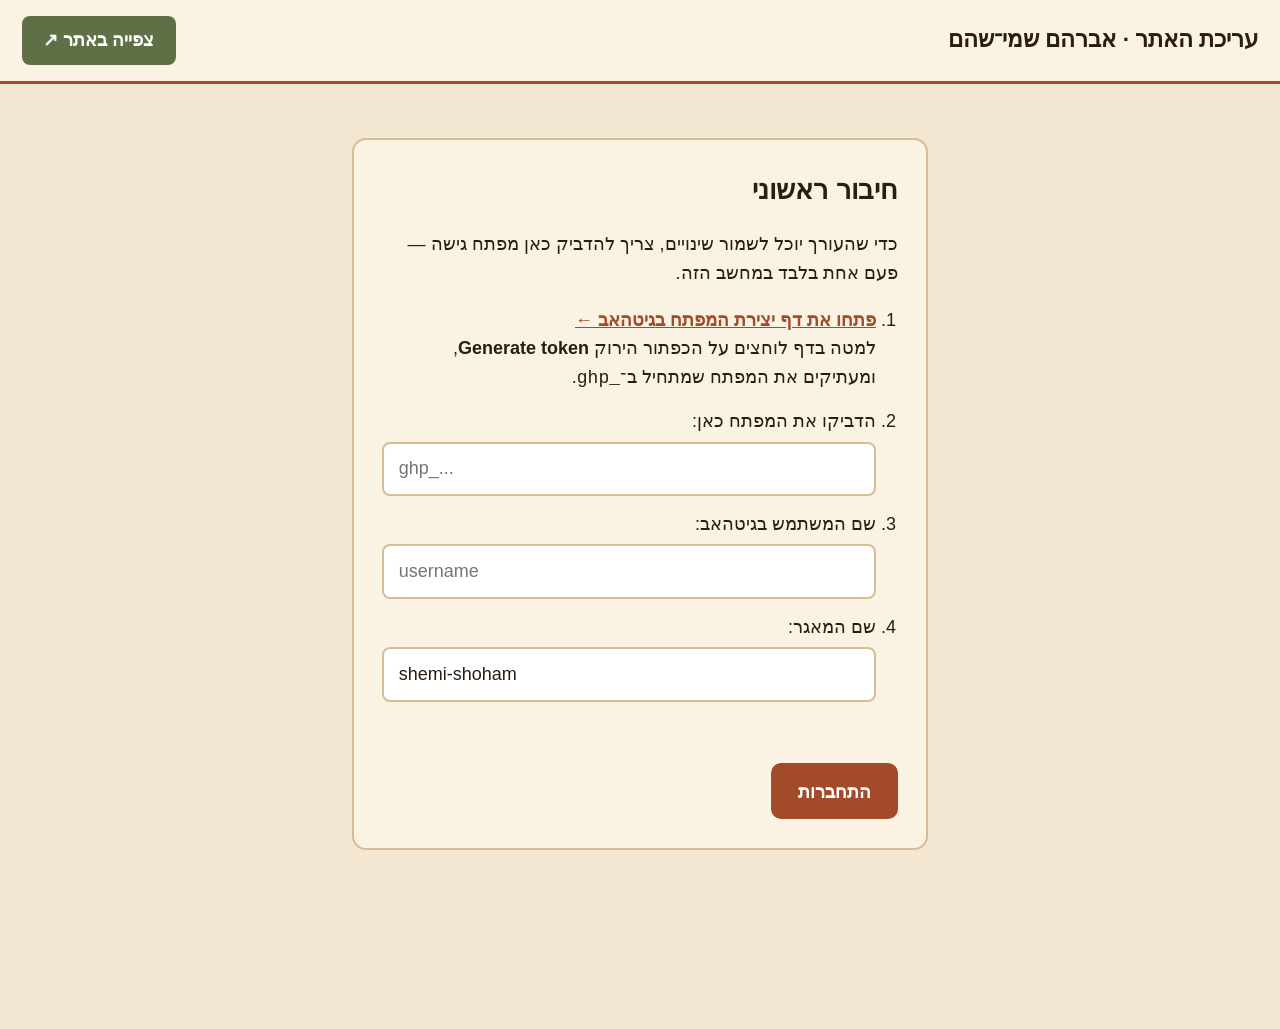
==== editor/index.html @ 15e05c44 "אתר אברהם שמי־שהם: גלריה, אודות ועורך תוכן - אתר סטטי RTL בפלטת חמרה: בית, גלריה (86 עבודות בחמש סדר" ====
<!doctype html>
<html lang="he" dir="rtl">
<head>
<meta charset="utf-8">
<meta name="viewport" content="width=device-width, initial-scale=1">
<title>עריכת האתר — אברהם שמי־שהם</title>
<meta name="robots" content="noindex, nofollow">
<style>
/* עורך מותאם לאדם מבוגר: אותיות גדולות, כפתורים גדולים, שפה פשוטה.
   גרסת GitHub Pages — שומר ישירות לריפו דרך GitHub API, ללא שרת. */
:root {
  --bg: #f3e7d2; --surface: #faf2e3; --ink: #2b1d11; --soft: #53402b;
  --muted: #87684a; --line: #d6bd97; --clay: #a34a2a; --clay-deep: #7c3418;
  --ok: #5f7047; --danger: #8e2f28;
}
* { box-sizing: border-box; }
html { font-size: 18px; }
body {
  margin: 0; background: var(--bg); color: var(--ink);
  font-family: -apple-system, 'Segoe UI', 'Helvetica Neue', Arial, sans-serif;
  line-height: 1.6; padding-bottom: 7rem;
}
button { font: inherit; cursor: pointer; }
input, textarea { font: inherit; color: var(--ink); }

.top {
  position: sticky; top: 0; z-index: 20;
  display: flex; align-items: center; gap: 1rem; flex-wrap: wrap;
  padding: .9rem 1.2rem; background: var(--surface);
  border-bottom: 3px solid var(--clay);
}
.top h1 { font-size: 1.25rem; margin: 0; font-weight: 700; }
.top .spacer { flex: 1; }
.top a {
  color: #fff; background: var(--ok); text-decoration: none; font-weight: 700;
  padding: .55rem 1.2rem; border-radius: 8px;
}

.tabs { display: flex; gap: .6rem; padding: 1.1rem 1.2rem 0; flex-wrap: wrap; }
.tab {
  padding: .8rem 1.6rem; border: 2px solid var(--line); background: var(--surface);
  font-size: 1.06rem; font-weight: 700; color: var(--soft); border-radius: 10px;
}
.tab[aria-selected="true"] { background: var(--clay); border-color: var(--clay); color: #fff; }

.panel { display: none; padding: 1.2rem; max-width: 1100px; margin-inline: auto; }
.panel.on { display: block; }
.hint { font-size: .95rem; color: var(--muted); margin: .3rem 0 1.2rem; }

/* ---- מסך התחברות ---- */
#setup { display: none; max-width: 620px; margin: 3rem auto; padding: 0 1.2rem; }
#setup.on { display: block; }
#setup .card {
  background: var(--surface); border: 2px solid var(--line); border-radius: 14px;
  padding: 1.6rem;
}
#setup h2 { margin: 0 0 .6rem; }
#setup ol { padding-inline-start: 1.2rem; }
#setup li { margin-bottom: .8rem; }
#setup input {
  width: 100%; padding: .6rem .8rem; border: 2px solid var(--line);
  border-radius: 8px; background: #fff; margin-top: .3rem;
}
#setup .err { color: var(--danger); font-weight: 700; min-height: 1.4em; }
#setup a { color: var(--clay); font-weight: 700; }

/* ---- כרטיס גלריה ---- */
.gal {
  background: var(--surface); border: 2px solid var(--line); border-radius: 12px;
  padding: 1.1rem 1.2rem; margin-bottom: 1.6rem;
}
.gal__head { display: flex; gap: .8rem; align-items: center; flex-wrap: wrap; margin-bottom: .6rem; }
.gal__head input {
  flex: 1; min-width: 220px; font-size: 1.25rem; font-weight: 700;
  padding: .55rem .8rem; border: 2px solid var(--line); border-radius: 8px; background: #fff;
}
.gal details { margin: .4rem 0 1rem; }
.gal summary { cursor: pointer; color: var(--muted); font-size: .95rem; }
.gal .sub { display: grid; gap: .6rem; padding-top: .7rem; max-width: 640px; }
.gal .sub label { font-size: .92rem; color: var(--soft); font-weight: 600; }
.gal .sub input, .gal .sub textarea {
  width: 100%; padding: .5rem .7rem; border: 2px solid var(--line); border-radius: 8px; background: #fff;
}

.btn {
  border: 0; border-radius: 10px; padding: .75rem 1.5rem;
  font-size: 1.02rem; font-weight: 700; color: #fff; background: var(--clay);
}
.btn:hover { background: var(--clay-deep); }
.btn--ghost { background: transparent; color: var(--danger); border: 2px solid currentColor; }
.btn--ghost:hover { background: var(--danger); color: #fff; }
.btn--add {
  display: block; width: 100%; padding: 1rem; margin-bottom: 1.6rem;
  background: transparent; color: var(--clay); border: 3px dashed var(--clay);
  border-radius: 12px; font-size: 1.15rem; font-weight: 700;
}
.btn--add:hover { background: var(--clay); color: #fff; }

/* ---- רשת תמונות ---- */
.pics { display: grid; grid-template-columns: repeat(auto-fill, minmax(150px, 1fr)); gap: 1rem; }
.pic { border: 2px solid var(--line); border-radius: 10px; background: #fff; padding: .5rem; position: relative; }
.pic.is-cover { border-color: var(--ok); border-width: 3px; }
.pic__badge {
  position: absolute; top: .4rem; inset-inline-start: .4rem; z-index: 2;
  background: var(--ok); color: #fff; font-size: .72rem; font-weight: 700;
  padding: .15rem .5rem; border-radius: 6px;
}
.pic img { width: 100%; aspect-ratio: 1; object-fit: cover; border-radius: 6px; display: block; background: var(--bg); }
.pic input {
  width: 100%; margin-top: .45rem; padding: .4rem .5rem;
  border: 2px solid var(--line); border-radius: 6px; font-size: .95rem;
}
.pic__acts { display: flex; gap: .4rem; margin-top: .45rem; }
.pic__acts button {
  flex: 1; padding: .38rem .2rem; font-size: .82rem; font-weight: 700;
  border-radius: 6px; border: 2px solid var(--line); background: transparent; color: var(--soft);
}
.pic__acts .mkcover:hover { border-color: var(--ok); color: var(--ok); }
.pic__acts .rm { color: var(--danger); }
.pic__acts .rm:hover { background: var(--danger); border-color: var(--danger); color: #fff; }
.gal__empty { color: var(--muted); padding: 1rem 0; }

/* ---- טקסטים ---- */
fieldset {
  border: 2px solid var(--line); background: var(--surface); border-radius: 12px;
  margin: 0 0 1.3rem; padding: 1rem 1.2rem;
}
legend { font-weight: 700; color: var(--clay); padding: 0 .6rem; font-size: 1.05rem; }
.row { margin-bottom: .9rem; }
.row label { display: block; font-weight: 600; color: var(--soft); margin-bottom: .25rem; }
.row input, .row textarea {
  width: 100%; padding: .55rem .8rem; border: 2px solid var(--line);
  border-radius: 8px; background: #fff;
}
.row textarea { min-height: 4.6em; resize: vertical; }
.stat-row { display: grid; grid-template-columns: 130px 1fr; gap: .6rem; margin-bottom: .6rem; }
.stat-row input { padding: .5rem .7rem; border: 2px solid var(--line); border-radius: 8px; }

/* ---- תערוכות ---- */
.arr-row { display: grid; grid-template-columns: 100px 1fr 48px; gap: .6rem; margin-bottom: .6rem; align-items: center; }
.arr-row.award { grid-template-columns: 1fr 48px; }
.arr-row input { padding: .55rem .7rem; border: 2px solid var(--line); border-radius: 8px; background: #fff; }
.del {
  width: 44px; height: 44px; border-radius: 8px; font-size: 1.3rem; font-weight: 700;
  border: 2px solid var(--line); background: transparent; color: var(--danger);
}
.del:hover { background: var(--danger); border-color: var(--danger); color: #fff; }
.add-row {
  border: 2px dashed var(--clay); background: transparent; color: var(--clay);
  padding: .55rem 1.2rem; border-radius: 8px; font-weight: 700;
}
.add-row:hover { background: var(--clay); color: #fff; }

/* ---- פס שמירה תחתון ---- */
.savebar {
  position: fixed; bottom: 0; inset-inline: 0; z-index: 30;
  display: flex; align-items: center; gap: 1rem;
  padding: .9rem 1.2rem; background: var(--surface);
  border-top: 3px solid var(--clay); box-shadow: 0 -6px 24px rgba(43,29,17,.12);
}
#save {
  font-size: 1.2rem; padding: .85rem 2.4rem; border-radius: 12px;
  background: var(--clay); color: #fff; border: 0; font-weight: 700;
}
#save:hover { background: var(--clay-deep); }
#save.dirty { background: var(--ok); animation: pulse 1.6s ease-in-out infinite; }
@keyframes pulse { 50% { transform: scale(1.04); } }
#savemsg { color: var(--muted); font-size: .95rem; }

/* ---- הודעות ומסך העלאה ---- */
#toast {
  position: fixed; bottom: 6.4rem; inset-inline-start: 50%; transform: translateX(50%);
  z-index: 60; padding: .9rem 1.6rem; background: var(--ok); color: #fff;
  font-size: 1.05rem; font-weight: 700; border-radius: 10px;
  opacity: 0; transition: opacity .3s; pointer-events: none; max-width: 90vw;
}
#toast.err { background: var(--danger); }
#toast.show { opacity: 1; }
#busy {
  position: fixed; inset: 0; z-index: 50; display: none;
  background: rgba(43, 29, 17, .55); color: #fff;
  align-items: center; justify-content: center; flex-direction: column; gap: 1rem;
  font-size: 1.3rem; font-weight: 700; text-align: center; padding: 2rem;
}
#busy.on { display: flex; }
#busy .spin {
  width: 46px; height: 46px; border-radius: 50%;
  border: 5px solid rgba(255,255,255,.3); border-top-color: #fff;
  animation: rot 1s linear infinite;
}
@keyframes rot { to { transform: rotate(360deg); } }
</style>
</head>
<body>

<header class="top">
  <h1>עריכת האתר · אברהם שמי־שהם</h1>
  <span class="spacer"></span>
  <a href="../" target="_blank" rel="noopener">צפייה באתר ↗</a>
</header>

<!-- מסך התחברות חד־פעמי -->
<div id="setup">
  <div class="card">
    <h2>חיבור ראשוני</h2>
    <p>כדי שהעורך יוכל לשמור שינויים, צריך להדביק כאן מפתח גישה — פעם אחת בלבד במחשב הזה.</p>
    <ol>
      <li><a id="tokenlink" href="https://github.com/settings/tokens/new?scopes=repo&description=shemi-editor" target="_blank" rel="noopener">פתחו את דף יצירת המפתח בגיטהאב ←</a><br>
        למטה בדף לוחצים על הכפתור הירוק <b>Generate token</b>, ומעתיקים את המפתח שמתחיל ב־<code dir="ltr">ghp_</code>.</li>
      <li>
        <label>הדביקו את המפתח כאן:
          <input type="password" id="cfg-token" dir="ltr" autocomplete="off" placeholder="ghp_...">
        </label>
      </li>
      <li>
        <label>שם המשתמש בגיטהאב:
          <input type="text" id="cfg-owner" dir="ltr" autocomplete="off" placeholder="username">
        </label>
      </li>
      <li>
        <label>שם המאגר:
          <input type="text" id="cfg-repo" dir="ltr" autocomplete="off" value="shemi-shoham">
        </label>
      </li>
    </ol>
    <p class="err" id="setup-err"></p>
    <button class="btn" id="connect" type="button">התחברות</button>
  </div>
</div>

<div id="app" hidden>
<nav class="tabs" role="tablist">
  <button class="tab" data-panel="p-gal"   aria-selected="true"  type="button">גלריות ותמונות</button>
  <button class="tab" data-panel="p-texts" aria-selected="false" type="button">טקסטים</button>
  <button class="tab" data-panel="p-ex"    aria-selected="false" type="button">תערוכות ופרסים</button>
</nav>

<section class="panel on" id="p-gal">
  <p class="hint">הוספה ומחיקה של תמונות וגלריות נשמרות מיד. שם הגלריה והכותרות שמתחת לתמונות נשמרים בכפתור ״שמירת השינויים״ שלמטה. שינוי מופיע באתר תוך דקה־שתיים.</p>
  <button class="btn--add" id="add-gal" type="button">＋ גלריה חדשה</button>
  <div id="gals"></div>
</section>

<section class="panel" id="p-texts">
  <p class="hint">כאן עורכים את כל המשפטים שמופיעים באתר. אחרי עריכה — לוחצים ״שמירת השינויים״ למטה.</p>
  <fieldset>
    <legend>המספרים בעמוד הבית</legend>
    <div id="stats"></div>
  </fieldset>
  <div id="texts"></div>
</section>

<section class="panel" id="p-ex">
  <p class="hint">אפשר להוסיף שורה, לתקן שורה או למחוק עם כפתור ה־×. בסיום — ״שמירת השינויים״ למטה.</p>
  <fieldset>
    <legend>פרסים</legend>
    <div id="awards"></div>
    <button class="add-row" data-add="awards" type="button">＋ הוספת פרס</button>
  </fieldset>
  <fieldset>
    <legend>תערוכות יחיד</legend>
    <div id="exSolo"></div>
    <button class="add-row" data-add="exSolo" type="button">＋ הוספת תערוכה</button>
  </fieldset>
  <fieldset>
    <legend>תערוכות קבוצתיות</legend>
    <div id="exGroup"></div>
    <button class="add-row" data-add="exGroup" type="button">＋ הוספת תערוכה</button>
  </fieldset>
</section>

<div class="savebar">
  <button id="save" type="button">שמירת השינויים</button>
  <span id="savemsg"></span>
</div>
</div>

<div id="toast" role="status"></div>
<div id="busy"><div class="spin"></div><div id="busytext"></div></div>
<input type="file" id="filepick" accept="image/jpeg,image/png,image/webp" multiple hidden>

<script>
'use strict';

/* ---------- הגדרות חיבור ---------- */
var CFG = null;
try { CFG = JSON.parse(localStorage.getItem('shemi-gh') || 'null'); } catch (e) {}

var STATE = null;
var dirty = false;
var uploadTarget = null;

var TEXT_GROUPS = [
  ['מותג (כותרת עליונה)', [
    ['brandName', 'שם האמן'], ['brandRole', 'שורת תפקיד']]],
  ['עמוד הבית — פתיח', [
    ['heroKicker', 'שורת פתיח קטנה'], ['heroFirst', 'שם פרטי'], ['heroLast', 'שם משפחה'],
    ['heroLede', 'פסקת פתיח', 'ta'], ['heroBtn1', 'כפתור ראשי'], ['heroBtn2', 'כפתור משני']]],
  ['עמוד הבית — הסדרות', [
    ['seriesKicker', 'כותרת קטנה'], ['seriesTitle', 'כותרת'], ['seriesSub', 'משפט הסבר', 'ta']]],
  ['עמוד הבית — עבודות נבחרות', [
    ['featKicker', 'כותרת קטנה'], ['featTitle', 'כותרת'], ['featSub', 'משפט הסבר']]],
  ['עמוד הבית — סיפור הכתר', [
    ['codexKicker', 'כותרת קטנה'], ['codexTitle', 'כותרת'], ['codexLede', 'פסקה', 'ta'],
    ['codexQuote', 'ציטוט', 'ta'], ['codexBtn', 'כפתור']]],
  ['עמוד הבית — קצת עליי', [
    ['teaserKicker', 'כותרת קטנה'], ['teaserTitle', 'כותרת'], ['teaserLede', 'פסקה ראשונה', 'ta'],
    ['teaserPara', 'פסקה שנייה', 'ta'], ['teaserBtn', 'כפתור']]],
  ['עמוד הגלריה', [
    ['galKicker', 'כותרת קטנה'], ['galTitle', 'כותרת'], ['galSub', 'משפט הסבר', 'ta']]],
  ['עמוד אודות — כותרת', [
    ['aboutKicker', 'כותרת קטנה'], ['aboutTitle', 'כותרת'], ['aboutSub', 'משפט משנה', 'ta']]],
  ['עמוד אודות — ביוגרפיה', [
    ['bio1', 'פסקה 1', 'ta'], ['bio2', 'פסקה 2', 'ta'], ['bio3', 'פסקה 3', 'ta']]],
  ['עמוד אודות — הכתר', [
    ['acodexKicker', 'כותרת קטנה'], ['acodexTitle', 'כותרת'], ['acodexLede', 'פסקה', 'ta'],
    ['acodexQuote', 'ציטוט', 'ta'], ['acodexBtn', 'כפתור']]],
  ['עמוד אודות — כותרות מדורים', [
    ['awardsKicker', 'פרסים — כותרת קטנה'], ['awardsTitle', 'פרסים — כותרת'],
    ['exKicker', 'תערוכות — כותרת קטנה'], ['exTitle', 'תערוכות — כותרת'],
    ['exSoloTitle', 'כותרת עמודת יחיד'], ['exGroupTitle', 'כותרת עמודת קבוצתיות'],
    ['exNote', 'הערת סיום', 'ta']]],
  ['יצירת קשר', [
    ['contactKicker', 'כותרת קטנה'], ['contactTitle', 'כותרת'], ['contactSub', 'משפט הסבר', 'ta'],
    ['contactPhone', 'טלפון'], ['contactArea', 'אזור'], ['contactFields', 'תחומים']]],
  ['תחתית האתר', [
    ['footKicker', 'כותרת קטנה'], ['footTitle', 'כותרת'],
    ['footCopy', 'שורת זכויות'], ['footCredit', 'שורת קרדיט']]]
];

function $(s, r) { return (r || document).querySelector(s); }
function $$(s, r) { return Array.prototype.slice.call((r || document).querySelectorAll(s)); }
function esc(s) {
  return String(s == null ? '' : s).replace(/[&<>"']/g, function (c) {
    return { '&': '&amp;', '<': '&lt;', '>': '&gt;', '"': '&quot;', "'": '&#39;' }[c];
  });
}

/* ---------- קידוד ---------- */

function b64encBytes(bytes) {
  var s = '';
  for (var i = 0; i < bytes.length; i += 0x8000) {
    s += String.fromCharCode.apply(null, bytes.subarray(i, i + 0x8000));
  }
  return btoa(s);
}
function b64encText(str) { return b64encBytes(new TextEncoder().encode(str)); }
function b64decText(b64) {
  var bin = atob(b64.replace(/\n/g, ''));
  var bytes = new Uint8Array(bin.length);
  for (var i = 0; i < bin.length; i++) bytes[i] = bin.charCodeAt(i);
  return new TextDecoder().decode(bytes);
}

/* ---------- GitHub API ---------- */

function gh(path, opts) {
  opts = opts || {};
  return fetch('https://api.github.com' + path, {
    method: opts.method || 'GET',
    headers: {
      'Authorization': 'Bearer ' + CFG.token,
      'Accept': 'application/vnd.github+json',
      'X-GitHub-Api-Version': '2022-11-28',
      'Content-Type': 'application/json'
    },
    body: opts.body ? JSON.stringify(opts.body) : undefined
  }).then(function (r) {
    if (r.status === 401 || r.status === 403) {
      throw new Error('אין הרשאה — ייתכן שהמפתח פג. רעננו את הדף והתחברו שוב.');
    }
    if (!r.ok) return r.json().catch(function () { return {}; }).then(function (d) {
      throw new Error(d.message || ('שגיאת שרת ' + r.status));
    });
    return r.status === 204 ? {} : r.json();
  });
}

function repoPath() { return '/repos/' + CFG.owner + '/' + CFG.repo; }

/* קומיט אחד עם כמה קבצים (Git Data API).
   changes: [{path, b64}] להוספה/עדכון, [{path, del:true}] למחיקה */
function commitFiles(changes, message) {
  var refSha, baseTree;
  return gh(repoPath() + '/git/ref/heads/' + CFG.branch).then(function (ref) {
    refSha = ref.object.sha;
    return gh(repoPath() + '/git/commits/' + refSha);
  }).then(function (commit) {
    baseTree = commit.tree.sha;
    /* בלובים לקבצים חדשים */
    return Promise.all(changes.map(function (c) {
      if (c.del) return Promise.resolve({ path: c.path, mode: '100644', type: 'blob', sha: null });
      return gh(repoPath() + '/git/blobs', { method: 'POST', body: { content: c.b64, encoding: 'base64' } })
        .then(function (b) { return { path: c.path, mode: '100644', type: 'blob', sha: b.sha }; });
    }));
  }).then(function (tree) {
    return gh(repoPath() + '/git/trees', { method: 'POST', body: { base_tree: baseTree, tree: tree } });
  }).then(function (newTree) {
    return gh(repoPath() + '/git/commits', {
      method: 'POST',
      body: { message: message, tree: newTree.sha, parents: [refSha] }
    });
  }).then(function (newCommit) {
    return gh(repoPath() + '/git/refs/heads/' + CFG.branch, {
      method: 'PATCH', body: { sha: newCommit.sha }
    });
  });
}

function contentToJs(c) {
  return '/* תוכן האתר — נערך דרך עורך התוכן.\n'
    + '   אל תשנו את שורות הסימון JSON-START / JSON-END. */\n'
    + 'window.CONTENT = /*JSON-START*/' + JSON.stringify(c, null, 1) + '/*JSON-END*/;\n'
    + 'var SERIES = window.CONTENT.series;\n'
    + 'var WORKS = window.CONTENT.works;\n';
}

function commitContent(content, message, extraChanges) {
  var changes = (extraChanges || []).concat([{ path: 'content.js', b64: b64encText(contentToJs(content)) }]);
  return commitFiles(changes, message).then(function () { STATE = content; });
}

function loadContent() {
  return gh(repoPath() + '/contents/content.js?ref=' + CFG.branch + '&t=' + Date.now())
    .then(function (d) {
      var raw = b64decText(d.content);
      var m = raw.match(/\/\*JSON-START\*\/([\s\S]*)\/\*JSON-END\*\//);
      if (!m) throw new Error('קובץ התוכן פגום');
      STATE = JSON.parse(m[1]);
    });
}

/* ---------- הקטנת תמונה בדפדפן ---------- */

function resizeImage(file) {
  return createImageBitmap(file).then(function (bmp) {
    var MAX = 1600;
    var scale = Math.min(1, MAX / Math.max(bmp.width, bmp.height));
    var w = Math.round(bmp.width * scale), h = Math.round(bmp.height * scale);
    var canvas = document.createElement('canvas');
    canvas.width = w; canvas.height = h;
    canvas.getContext('2d').drawImage(bmp, 0, 0, w, h);
    return new Promise(function (resolve, reject) {
      canvas.toBlob(function (blob) {
        if (!blob) return reject(new Error('כשל בעיבוד'));
        blob.arrayBuffer().then(function (buf) {
          resolve({ b64: b64encBytes(new Uint8Array(buf)), w: w, h: h });
        });
      }, 'image/jpeg', 0.85);
    });
  });
}

function slugName(filename, sid) {
  var base = filename.replace(/\.[^.]*$/, '').toLowerCase()
    .replace(/[^a-z0-9_-]+/g, '-').replace(/^-+|-+$/g, '');
  if (!base) base = 'tmuna-' + Date.now().toString(36);
  var name = base + '.jpg';
  var taken = {};
  STATE.works.forEach(function (w) { if (w.s === sid) taken[w.f] = 1; });
  for (var i = 2; taken[name]; i++) name = base + '-' + i + '.jpg';
  return name;
}

/* ---------- רינדור ---------- */

function render() { renderGals(); renderTexts(); renderEx(); }

function renderGals() {
  $('#gals').innerHTML = STATE.series.map(function (s) {
    var works = STATE.works.filter(function (w) { return w.s === s.id; });
    var pics = works.map(function (w) {
      var isCover = s.cover === s.id + '/' + w.f;
      return '<div class="pic' + (isCover ? ' is-cover' : '') + '" data-s="' + esc(w.s) + '" data-f="' + esc(w.f) + '">'
        + (isCover ? '<span class="pic__badge">תמונה ראשית</span>' : '')
        + '<img src="../assets/art/' + encodeURIComponent(w.s) + '/' + encodeURIComponent(w.f) + '" alt="" loading="lazy">'
        + '<input type="text" value="' + esc(w.t) + '" data-wtitle placeholder="כותרת התמונה">'
        + '<div class="pic__acts">'
        + '<button type="button" class="mkcover">ראשית</button>'
        + '<button type="button" class="rm">מחיקה</button>'
        + '</div></div>';
    }).join('');
    return '<div class="gal" data-id="' + esc(s.id) + '">'
      + '<div class="gal__head">'
      + '<input type="text" value="' + esc(s.name) + '" data-gname placeholder="שם הגלריה">'
      + '<button type="button" class="btn upload">＋ הוספת תמונות</button>'
      + '<button type="button" class="btn--ghost btn rmgal">מחיקת הגלריה</button>'
      + '</div>'
      + '<details><summary>הגדרות נוספות (שם קצר ותיאור)</summary><div class="sub">'
      + '<label>שם קצר (לכפתורי הסינון)<input type="text" value="' + esc(s.short) + '" data-gshort></label>'
      + '<label>תיאור קצר (מופיע בעמוד הבית)<textarea data-gblurb>' + esc(s.blurb) + '</textarea></label>'
      + '</div></details>'
      + (pics ? '<div class="pics">' + pics + '</div>'
              : '<p class="gal__empty">אין עדיין תמונות בגלריה — לחצו ״הוספת תמונות״.</p>')
      + '</div>';
  }).join('');
}

function renderTexts() {
  $('#stats').innerHTML = STATE.stats.map(function (s) {
    return '<div class="stat-row" data-stat>'
      + '<input type="text" value="' + esc(s.n) + '" data-f="n" aria-label="מספר">'
      + '<input type="text" value="' + esc(s.l) + '" data-f="l" aria-label="תווית">'
      + '</div>';
  }).join('');
  $('#texts').innerHTML = TEXT_GROUPS.map(function (g) {
    return '<fieldset><legend>' + esc(g[0]) + '</legend>' + g[1].map(function (f) {
      var val = STATE.texts[f[0]] || '';
      var inp = f[2] === 'ta'
        ? '<textarea data-t="' + f[0] + '">' + esc(val) + '</textarea>'
        : '<input type="text" data-t="' + f[0] + '" value="' + esc(val) + '">';
      return '<div class="row"><label>' + esc(f[1]) + '</label>' + inp + '</div>';
    }).join('') + '</fieldset>';
  }).join('');
}

function renderEx() {
  $('#awards').innerHTML = STATE.awards.map(function (a) {
    return '<div class="arr-row award" data-award>'
      + '<input type="text" value="' + esc(a) + '">'
      + '<button type="button" class="del" title="מחיקת השורה">×</button></div>';
  }).join('');
  ['exSolo', 'exGroup'].forEach(function (key) {
    $('#' + key).innerHTML = STATE[key].map(function (e) {
      return '<div class="arr-row" data-ex>'
        + '<input type="text" value="' + esc(e.y) + '" placeholder="שנה" data-f="y">'
        + '<input type="text" value="' + esc(e.t) + '" placeholder="מקום או שם התערוכה" data-f="t">'
        + '<button type="button" class="del" title="מחיקת השורה">×</button></div>';
    }).join('');
  });
}

/* ---------- איסוף מה־DOM ---------- */

function collect() {
  var c = JSON.parse(JSON.stringify(STATE));

  $$('#texts [data-t]').forEach(function (el) { c.texts[el.dataset.t] = el.value; });

  c.stats = $$('#stats [data-stat]').map(function (r) {
    return { n: $('[data-f=n]', r).value, l: $('[data-f=l]', r).value };
  });

  c.awards = $$('#awards [data-award] input').map(function (i) { return i.value.trim(); })
    .filter(function (v) { return v; });

  ['exSolo', 'exGroup'].forEach(function (key) {
    c[key] = $$('#' + key + ' [data-ex]').map(function (r) {
      return { y: $('[data-f=y]', r).value.trim(), t: $('[data-f=t]', r).value.trim() };
    }).filter(function (e) { return e.y || e.t; });
  });

  $$('#gals .gal').forEach(function (g) {
    var s = c.series.find(function (x) { return x.id === g.dataset.id; });
    if (!s) return;
    s.name = $('[data-gname]', g).value;
    s.short = $('[data-gshort]', g).value;
    s.blurb = $('[data-gblurb]', g).value;
    $$('.pic', g).forEach(function (p) {
      var w = c.works.find(function (x) { return x.s === p.dataset.s && x.f === p.dataset.f; });
      if (w) w.t = $('[data-wtitle]', p).value;
    });
  });

  return c;
}

/* ---------- הודעות ---------- */

var toastT;
function toast(msg, isErr) {
  var t = $('#toast');
  t.textContent = msg;
  t.classList.toggle('err', !!isErr);
  t.classList.add('show');
  clearTimeout(toastT);
  toastT = setTimeout(function () { t.classList.remove('show'); }, 3600);
}
function busy(msg) {
  $('#busytext').textContent = msg || '';
  $('#busy').classList.toggle('on', !!msg);
}
function setDirty(v) {
  dirty = v;
  $('#save').classList.toggle('dirty', v);
  $('#savemsg').textContent = v ? 'יש שינויים שלא נשמרו — לחצו על הכפתור'
    : 'שינוי שנשמר מופיע באתר תוך דקה־שתיים.';
}

var SAVED_TOAST = 'נשמר ✓ — יופיע באתר תוך דקה־שתיים';

/* ---------- אתחול ---------- */

function boot() {
  if (!CFG || !CFG.token) {
    $('#setup').classList.add('on');
    return;
  }
  busy('טוען…');
  loadContent().then(function () {
    $('#app').hidden = false;
    render();
    setDirty(false);
  }).catch(function (e) {
    $('#setup').classList.add('on');
    $('#setup-err').textContent = e.message;
  }).finally(function () { busy(''); });
}

$('#connect').addEventListener('click', function () {
  var cfg = {
    token: $('#cfg-token').value.trim(),
    owner: $('#cfg-owner').value.trim(),
    repo: $('#cfg-repo').value.trim(),
    branch: 'main'
  };
  if (!cfg.token || !cfg.owner || !cfg.repo) {
    $('#setup-err').textContent = 'צריך למלא את שלושת השדות.';
    return;
  }
  CFG = cfg;
  busy('בודק חיבור…');
  gh(repoPath()).then(function () {
    try { localStorage.setItem('shemi-gh', JSON.stringify(cfg)); } catch (e) {}
    $('#setup').classList.remove('on');
    boot();
  }).catch(function (e) {
    $('#setup-err').textContent = 'החיבור נכשל: ' + e.message;
  }).finally(function () { busy(''); });
});

/* ---------- אירועים ---------- */

document.addEventListener('input', function (e) {
  if (e.target.closest('#app')) setDirty(true);
});

$$('.tab').forEach(function (tab) {
  tab.addEventListener('click', function () {
    $$('.tab').forEach(function (t) { t.setAttribute('aria-selected', 'false'); });
    $$('.panel').forEach(function (p) { p.classList.remove('on'); });
    tab.setAttribute('aria-selected', 'true');
    $('#' + tab.dataset.panel).classList.add('on');
    try { sessionStorage.setItem('shemi-tab', tab.dataset.panel); } catch (e) {}
  });
});
try {
  var savedTab = sessionStorage.getItem('shemi-tab');
  if (savedTab && $('#' + savedTab)) {
    $$('.tab').forEach(function (t) { if (t.dataset.panel === savedTab) t.click(); });
  }
} catch (e) {}

$('#save').addEventListener('click', function () {
  var btn = this;
  btn.disabled = true;
  busy('שומר…');
  commitContent(collect(), 'עדכון טקסטים').then(function () {
    render();
    setDirty(false);
    toast(SAVED_TOAST);
  }).catch(function (e) { toast('שגיאה בשמירה: ' + e.message, true); })
    .finally(function () { btn.disabled = false; busy(''); });
});

$('#add-gal').addEventListener('click', function () {
  var name = prompt('איך תיקרא הגלריה החדשה?');
  if (!name || !name.trim()) return;
  var c = collect();
  c.series.push({ id: 'g' + Date.now().toString(36), name: name.trim(), short: name.trim(), blurb: '', cover: '' });
  busy('יוצר גלריה…');
  commitContent(c, 'גלריה חדשה: ' + name.trim()).then(function () {
    render(); setDirty(false); toast('הגלריה נוצרה ✓');
  }).catch(function (e) { toast('שגיאה: ' + e.message, true); })
    .finally(function () { busy(''); });
});

document.addEventListener('click', function (e) {
  var galEl = e.target.closest('.gal');

  if (e.target.classList.contains('del')) {
    e.target.closest('.arr-row').remove();
    setDirty(true);
    return;
  }

  if (e.target.dataset && e.target.dataset.add) {
    var key = e.target.dataset.add;
    var div = document.createElement('div');
    if (key === 'awards') {
      div.className = 'arr-row award';
      div.setAttribute('data-award', '');
      div.innerHTML = '<input type="text" value=""><button type="button" class="del">×</button>';
    } else {
      div.className = 'arr-row';
      div.setAttribute('data-ex', '');
      div.innerHTML = '<input type="text" value="" placeholder="שנה" data-f="y">'
        + '<input type="text" value="" placeholder="מקום או שם התערוכה" data-f="t">'
        + '<button type="button" class="del">×</button>';
    }
    $('#' + key).appendChild(div);
    div.querySelector('input').focus();
    setDirty(true);
    return;
  }

  if (!galEl) return;
  var sid = galEl.dataset.id;

  if (e.target.classList.contains('upload')) {
    uploadTarget = sid;
    $('#filepick').click();
    return;
  }

  if (e.target.classList.contains('rmgal')) {
    var s = STATE.series.find(function (x) { return x.id === sid; });
    var works = STATE.works.filter(function (w) { return w.s === sid; });
    if (!confirm('למחוק את הגלריה ״' + s.name + '״ על ' + works.length + ' התמונות שבה?')) return;
    if (!confirm('בטוחים? הגלריה תוסר מהאתר. (הקבצים נשמרים בהיסטוריית הגיבוי)')) return;
    var c = collect();
    c.series = c.series.filter(function (x) { return x.id !== sid; });
    c.works = c.works.filter(function (w) { return w.s !== sid; });
    var deletions = works.map(function (w) {
      return { path: 'assets/art/' + sid + '/' + w.f, del: true };
    });
    busy('מוחק גלריה…');
    commitContent(c, 'מחיקת גלריה: ' + s.name, deletions).then(function () {
      render(); setDirty(false); toast('הגלריה נמחקה');
    }).catch(function (err) { toast('שגיאה: ' + err.message, true); })
      .finally(function () { busy(''); });
    return;
  }

  var picEl = e.target.closest('.pic');
  if (!picEl) return;
  var ps = picEl.dataset.s, pf = picEl.dataset.f;

  if (e.target.classList.contains('rm')) {
    var title = $('[data-wtitle]', picEl).value || pf;
    if (!confirm('למחוק את התמונה ״' + title + '״ מהאתר?')) return;
    var c = collect();
    c.works = c.works.filter(function (w) { return !(w.s === ps && w.f === pf); });
    var series = c.series.find(function (x) { return x.id === ps; });
    if (series && series.cover === ps + '/' + pf) {
      var nextWork = c.works.find(function (w) { return w.s === ps; });
      series.cover = nextWork ? ps + '/' + nextWork.f : '';
    }
    busy('מוחק תמונה…');
    commitContent(c, 'מחיקת תמונה: ' + title, [{ path: 'assets/art/' + ps + '/' + pf, del: true }])
      .then(function () { render(); setDirty(false); toast('התמונה נמחקה'); })
      .catch(function (err) { toast('שגיאה: ' + err.message, true); })
      .finally(function () { busy(''); });
  }

  if (e.target.classList.contains('mkcover')) {
    var c2 = collect();
    var s2 = c2.series.find(function (x) { return x.id === ps; });
    if (!s2) return;
    s2.cover = ps + '/' + pf;
    busy('קובע תמונה ראשית…');
    commitContent(c2, 'תמונה ראשית: ' + s2.name).then(function () {
      render(); setDirty(false); toast('נקבעה תמונה ראשית ✓');
    }).catch(function (err) { toast('שגיאה: ' + err.message, true); })
      .finally(function () { busy(''); });
  }
});

/* העלאת קבצים: מקטינים בדפדפן, שולחים בקומיט אחד */
$('#filepick').addEventListener('change', function () {
  var files = Array.prototype.slice.call(this.files);
  this.value = '';
  if (!files.length || !uploadTarget) return;
  var sid = uploadTarget;
  var c = collect();
  var changes = [];
  var failed = [];
  var idx = 0;

  function step() {
    if (idx >= files.length) {
      if (!changes.length) {
        busy('');
        toast('אף תמונה לא הועלתה: ' + failed.join(', '), true);
        return;
      }
      busy('שומר ' + changes.length + ' תמונות…');
      var series = c.series.find(function (x) { return x.id === sid; });
      if (series && !series.cover) {
        var firstNew = c.works.find(function (w) { return w.s === sid; });
        if (firstNew) series.cover = sid + '/' + firstNew.f;
      }
      commitContent(c, 'העלאת ' + changes.length + ' תמונות', changes).then(function () {
        render(); setDirty(false);
        toast(failed.length
          ? 'הועלו ' + changes.length + ' ✓ — נכשלו: ' + failed.join(', ')
          : 'הועלו ' + changes.length + ' תמונות ✓ — יופיעו באתר תוך דקה־שתיים');
      }).catch(function (e) { toast('שגיאה בשמירה: ' + e.message, true); })
        .finally(function () { busy(''); });
      return;
    }
    var file = files[idx++];
    busy('מעבד תמונה ' + idx + ' מתוך ' + files.length + '…');
    resizeImage(file).then(function (img) {
      /* משתמשים ב־STATE זמני כדי ש־slugName יראה גם קבצים חדשים */
      var prevState = STATE; STATE = c;
      var name = slugName(file.name, sid);
      STATE = prevState;
      changes.push({ path: 'assets/art/' + sid + '/' + name, b64: img.b64 });
      c.works.push({
        s: sid, f: name,
        t: file.name.replace(/\.[^.]*$/, '') || 'ללא כותרת',
        w: img.w, h: img.h
      });
    }).catch(function () { failed.push(file.name); })
      .finally(step);
  }
  step();
});

window.addEventListener('beforeunload', function (e) {
  if (dirty) { e.preventDefault(); e.returnValue = ''; }
});

/* חשוף לבדיקות */
window._test = { resizeImage: resizeImage, b64encText: b64encText, b64decText: b64decText };

boot();
</script>
</body>
</html>
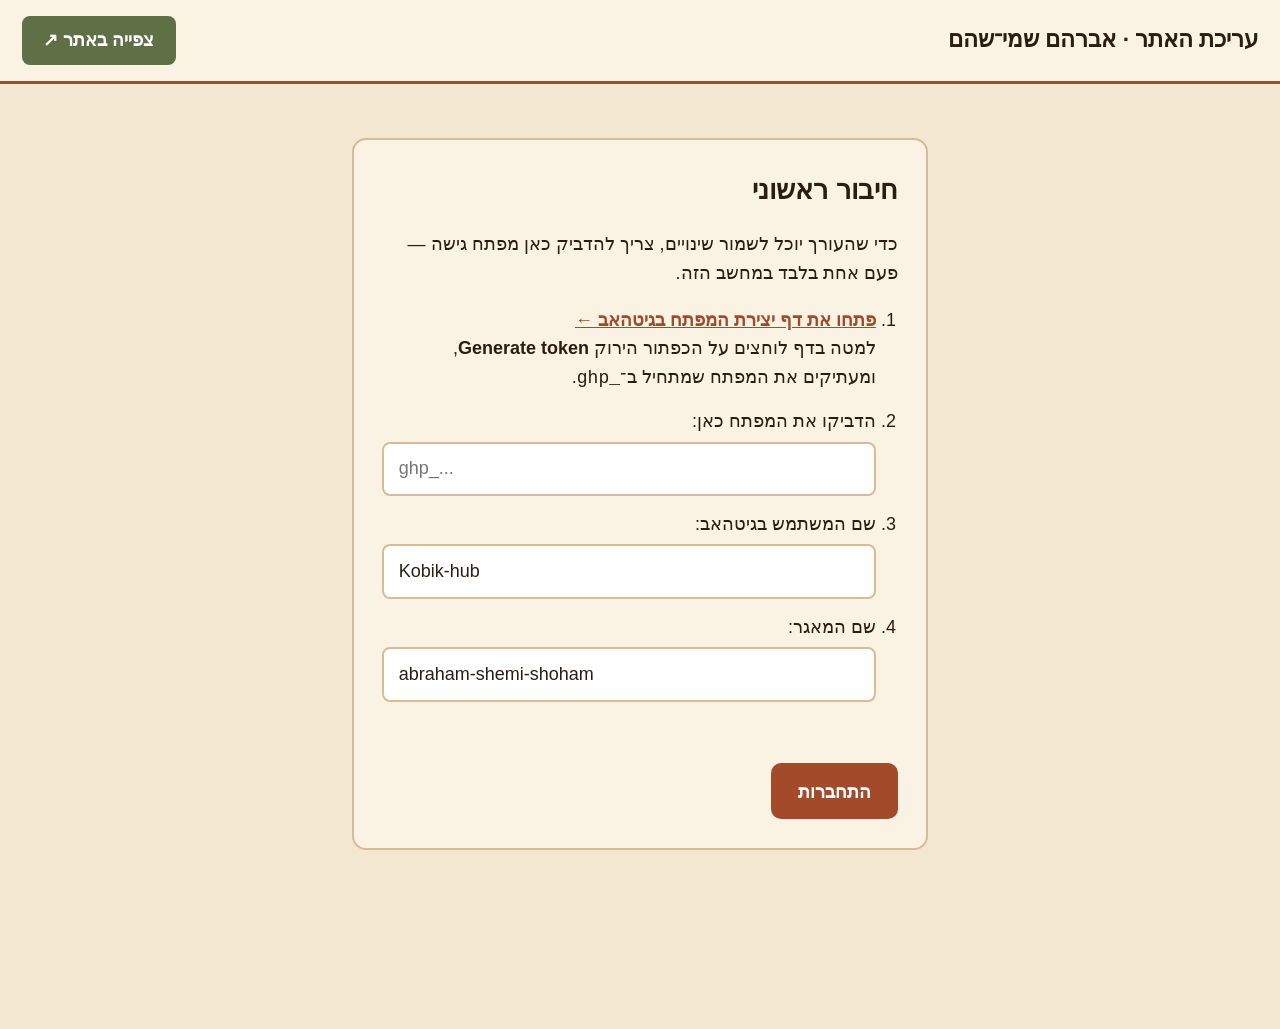
==== commit 9a938d27: "כתובות אמיתיות: Kobik-hub/abraham-shemi-shoham Co-Authored-By: Claude Fable 5 <noreply@anthropic.com" ====
--- a/editor/index.html
+++ b/editor/index.html
@@ -214,12 +214,12 @@
       </li>
       <li>
         <label>שם המשתמש בגיטהאב:
-          <input type="text" id="cfg-owner" dir="ltr" autocomplete="off" placeholder="username">
+          <input type="text" id="cfg-owner" dir="ltr" autocomplete="off" value="Kobik-hub">
         </label>
       </li>
       <li>
         <label>שם המאגר:
-          <input type="text" id="cfg-repo" dir="ltr" autocomplete="off" value="shemi-shoham">
+          <input type="text" id="cfg-repo" dir="ltr" autocomplete="off" value="abraham-shemi-shoham">
         </label>
       </li>
     </ol>
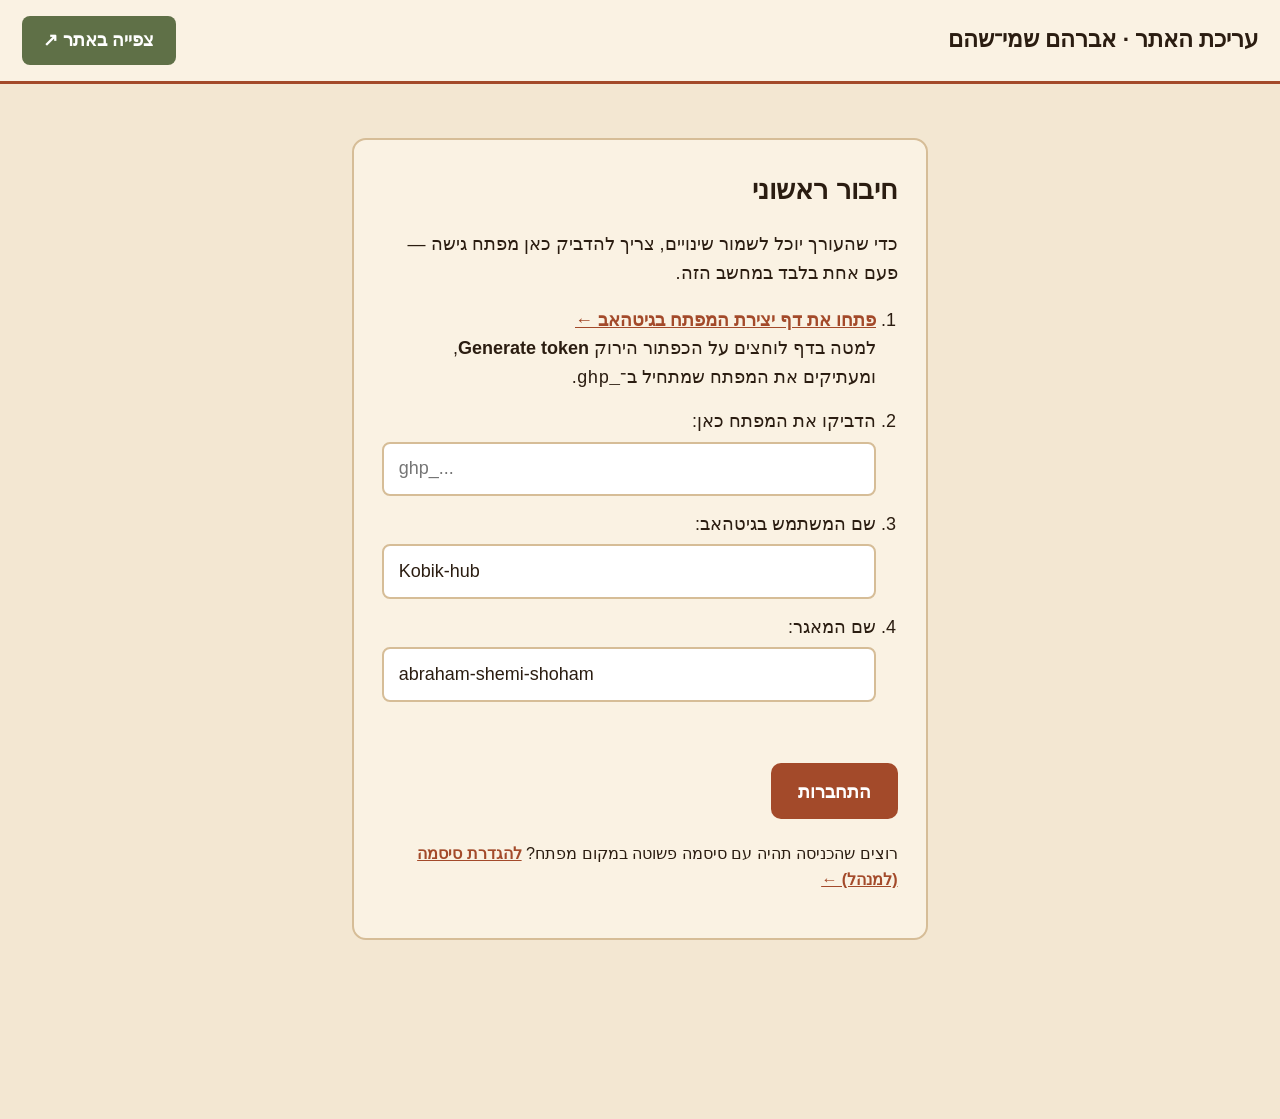
==== commit 231bca80: "כניסה לעורך עם סיסמה + תיקון שמירות רצופות - מסך סיסמה לאמן: המפתח נשמר בריפו מוצפן בסיסמה (PBKDF2-S" ====
--- a/editor/index.html
+++ b/editor/index.html
@@ -64,6 +64,23 @@
 #setup .err { color: var(--danger); font-weight: 700; min-height: 1.4em; }
 #setup a { color: var(--clay); font-weight: 700; }
 
+/* ---- מסך סיסמה (לאמן) ---- */
+#pwscreen { display: none; max-width: 480px; margin: 4rem auto; padding: 0 1.2rem; text-align: center; }
+#pwscreen.on { display: block; }
+#pwscreen .card {
+  background: var(--surface); border: 2px solid var(--line); border-radius: 14px;
+  padding: 2rem 1.6rem;
+}
+#pwscreen h2 { margin: 0 0 1.2rem; font-size: 1.5rem; }
+#pwscreen input {
+  width: 100%; padding: .9rem 1rem; font-size: 1.3rem; text-align: center;
+  border: 2px solid var(--line); border-radius: 10px; background: #fff;
+}
+#pwscreen .btn { width: 100%; margin-top: 1rem; font-size: 1.2rem; padding: .9rem; }
+#pwscreen .err { color: var(--danger); font-weight: 700; min-height: 1.5em; margin-top: .8rem; }
+#pwscreen .adv { margin-top: 1.4rem; font-size: .85rem; }
+#pwscreen .adv a { color: var(--muted); text-decoration: underline; cursor: pointer; }
+
 /* ---- כרטיס גלריה ---- */
 .gal {
   background: var(--surface); border: 2px solid var(--line); border-radius: 12px;
@@ -198,6 +215,20 @@
   <span class="spacer"></span>
   <a href="../" target="_blank" rel="noopener">צפייה באתר ↗</a>
 </header>
+
+<!-- מסך סיסמה — הדרך הרגילה להיכנס -->
+<div id="pwscreen">
+  <div class="card">
+    <h2>כניסה לעריכת האתר</h2>
+    <form id="pw-form">
+      <input type="password" id="pw-input" autocomplete="current-password"
+             placeholder="הקלידו את הסיסמה" aria-label="סיסמה">
+      <button class="btn" id="pw-go" type="submit">כניסה</button>
+    </form>
+    <p class="err" id="pw-err"></p>
+    <p class="adv"><a id="pw-adv">חיבור מתקדם (למנהל)</a></p>
+  </div>
+</div>
 
 <!-- מסך התחברות חד־פעמי -->
 <div id="setup">
@@ -225,6 +256,10 @@
     </ol>
     <p class="err" id="setup-err"></p>
     <button class="btn" id="connect" type="button">התחברות</button>
+    <p style="margin-top:1.2rem;font-size:.9rem">
+      רוצים שהכניסה תהיה עם סיסמה פשוטה במקום מפתח?
+      <a href="seal.html">להגדרת סיסמה (למנהל) ←</a>
+    </p>
   </div>
 </div>
 
@@ -346,11 +381,31 @@
   return btoa(s);
 }
 function b64encText(str) { return b64encBytes(new TextEncoder().encode(str)); }
-function b64decText(b64) {
+function b64decBytes(b64) {
   var bin = atob(b64.replace(/\n/g, ''));
   var bytes = new Uint8Array(bin.length);
   for (var i = 0; i < bin.length; i++) bytes[i] = bin.charCodeAt(i);
-  return new TextDecoder().decode(bytes);
+  return bytes;
+}
+function b64decText(b64) { return new TextDecoder().decode(b64decBytes(b64)); }
+
+/* ---------- הצפנת המפתח בסיסמה (PBKDF2 + AES-GCM) ---------- */
+
+function deriveKey(password, salt, iterations) {
+  return crypto.subtle.importKey('raw', new TextEncoder().encode(password), 'PBKDF2', false, ['deriveKey'])
+    .then(function (km) {
+      return crypto.subtle.deriveKey(
+        { name: 'PBKDF2', salt: salt, iterations: iterations, hash: 'SHA-256' },
+        km, { name: 'AES-GCM', length: 256 }, false, ['encrypt', 'decrypt']);
+    });
+}
+
+/* blob: {v, iter, salt, iv, ct} → הטקסט המקורי; סיסמה שגויה זורקת שגיאה */
+function decryptBlob(blob, password) {
+  var salt = b64decBytes(blob.salt), iv = b64decBytes(blob.iv), ct = b64decBytes(blob.ct);
+  return deriveKey(password, salt, blob.iter || 600000).then(function (key) {
+    return crypto.subtle.decrypt({ name: 'AES-GCM', iv: iv }, key, ct);
+  }).then(function (buf) { return new TextDecoder().decode(buf); });
 }
 
 /* ---------- GitHub API ---------- */
@@ -380,11 +435,20 @@
 function repoPath() { return '/repos/' + CFG.owner + '/' + CFG.repo; }
 
 /* קומיט אחד עם כמה קבצים (Git Data API).
-   changes: [{path, b64}] להוספה/עדכון, [{path, del:true}] למחיקה */
-function commitFiles(changes, message) {
+   changes: [{path, b64}] להוספה/עדכון, [{path, del:true}] למחיקה.
+
+   שמירות רצופות עלולות לקבל מה־API ראש ענף ישן לרגע (השהיית רפליקה),
+   ואז העדכון נכשל עם "not a fast forward". לכן: זוכרים את הקומיט האחרון
+   שיצרנו ומשתמשים בו כהורה אם ה־API מחזיר משהו ישן יותר, ובכל כישלון
+   כזה מנסים שוב עם קריאה טרייה — עד 3 פעמים. */
+var lastHead = null;
+
+function commitFiles(changes, message, attempt) {
+  attempt = attempt || 1;
   var refSha, baseTree;
   return gh(repoPath() + '/git/ref/heads/' + CFG.branch).then(function (ref) {
     refSha = ref.object.sha;
+    if (lastHead && refSha !== lastHead && attempt === 1) refSha = lastHead;
     return gh(repoPath() + '/git/commits/' + refSha);
   }).then(function (commit) {
     baseTree = commit.tree.sha;
@@ -404,7 +468,18 @@
   }).then(function (newCommit) {
     return gh(repoPath() + '/git/refs/heads/' + CFG.branch, {
       method: 'PATCH', body: { sha: newCommit.sha }
+    }).then(function (r) {
+      lastHead = newCommit.sha;
+      return r;
     });
+  }).catch(function (e) {
+    var notFF = /fast forward/i.test(e.message || '');
+    if (notFF && attempt < 3) {
+      lastHead = null;
+      return new Promise(function (resolve) { setTimeout(resolve, 900 * attempt); })
+        .then(function () { return commitFiles(changes, message, attempt + 1); });
+    }
+    throw e;
   });
 }
 
@@ -594,19 +669,64 @@
 
 function boot() {
   if (!CFG || !CFG.token) {
-    $('#setup').classList.add('on');
+    /* אין חיבור שמור: אם קיים secret.json מוצפן — מסך סיסמה; אחרת חיבור מתקדם */
+    fetch('secret.json?t=' + Date.now()).then(function (r) {
+      if (!r.ok) throw new Error('no secret');
+      return r.json();
+    }).then(function (blob) {
+      window._secretBlob = blob;
+      $('#pwscreen').classList.add('on');
+      $('#pw-input').focus();
+    }).catch(function () {
+      $('#setup').classList.add('on');
+    });
     return;
   }
   busy('טוען…');
   loadContent().then(function () {
+    $('#pwscreen').classList.remove('on');
+    $('#setup').classList.remove('on');
     $('#app').hidden = false;
     render();
     setDirty(false);
   }).catch(function (e) {
-    $('#setup').classList.add('on');
-    $('#setup-err').textContent = e.message;
+    if (window._secretBlob) {
+      $('#pwscreen').classList.add('on');
+      $('#pw-err').textContent = e.message;
+    } else {
+      $('#setup').classList.add('on');
+      $('#setup-err').textContent = e.message;
+    }
   }).finally(function () { busy(''); });
 }
+
+/* כניסה עם סיסמה: מפענחים את המפתח, בודקים מול גיטהאב ושומרים */
+$('#pw-form').addEventListener('submit', function (ev) {
+  ev.preventDefault();
+  var pw = $('#pw-input').value;
+  if (!pw) return;
+  var errEl = $('#pw-err');
+  errEl.textContent = '';
+  busy('בודק סיסמה…');
+  decryptBlob(window._secretBlob, pw).then(function (json) {
+    var cfg = JSON.parse(json);
+    CFG = { token: cfg.token, owner: cfg.owner, repo: cfg.repo, branch: cfg.branch || 'main' };
+    return gh(repoPath());
+  }).then(function () {
+    try { localStorage.setItem('shemi-gh', JSON.stringify(CFG)); } catch (e) {}
+    boot();
+  }).catch(function (e) {
+    CFG = null;
+    errEl.textContent = (e.name === 'OperationError' || e instanceof DOMException)
+      ? 'הסיסמה לא נכונה. נסו שוב.'
+      : 'שגיאה: ' + e.message;
+  }).finally(function () { busy(''); });
+});
+
+$('#pw-adv').addEventListener('click', function () {
+  $('#pwscreen').classList.remove('on');
+  $('#setup').classList.add('on');
+});
 
 $('#connect').addEventListener('click', function () {
   var cfg = {
@@ -824,7 +944,8 @@
 });
 
 /* חשוף לבדיקות */
-window._test = { resizeImage: resizeImage, b64encText: b64encText, b64decText: b64decText };
+window._test = { resizeImage: resizeImage, b64encText: b64encText, b64decText: b64decText,
+                 decryptBlob: decryptBlob, b64encBytes: b64encBytes };
 
 boot();
 </script>
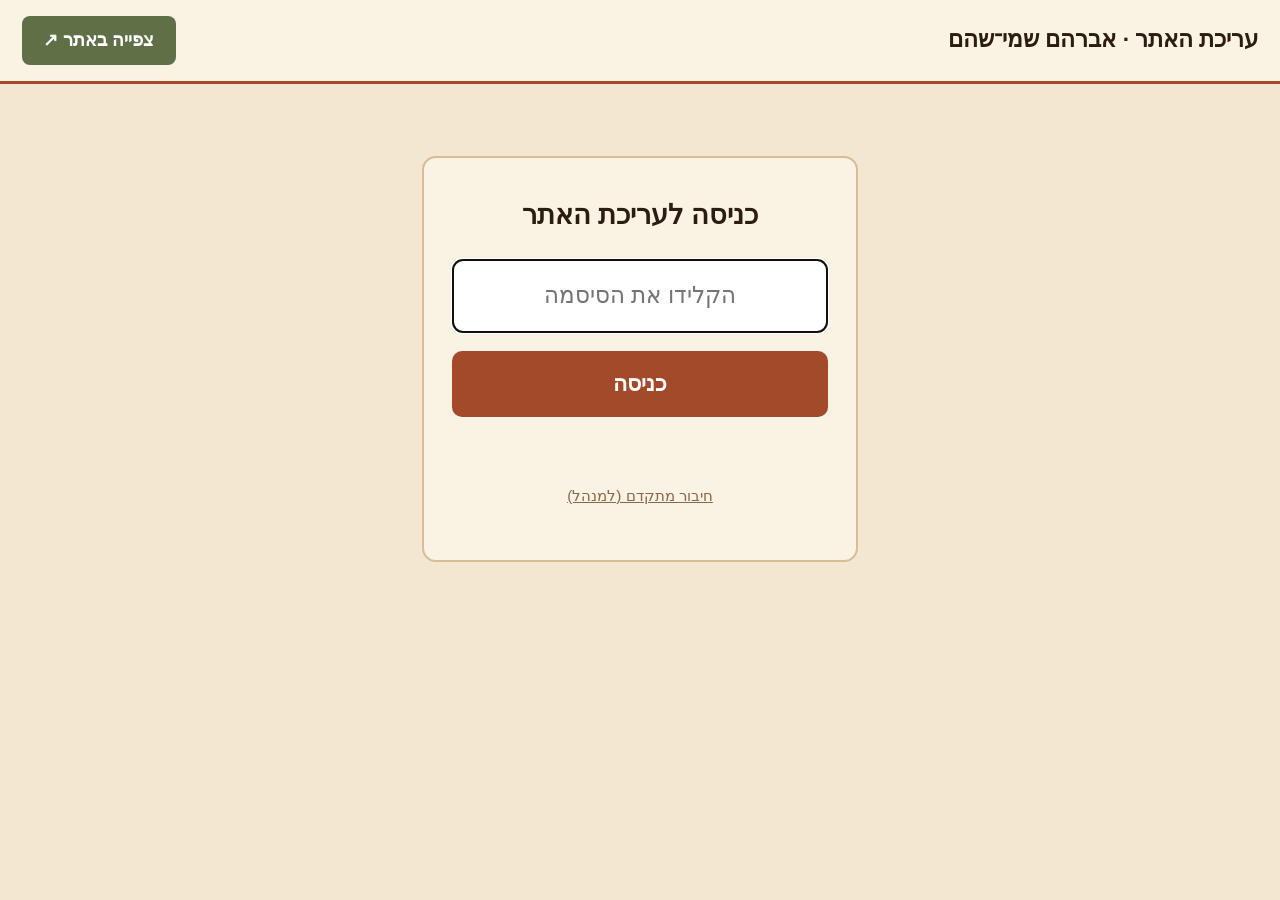
==== commit fbabd4ff: "כפתור התנתקות בעורך מופיע רק כשמחוברים; מבקש אישור (כולל אזהרה על שינויים שלא נשמרו), מוחק את החיבור" ====
--- a/editor/index.html
+++ b/editor/index.html
@@ -35,6 +35,11 @@
   color: #fff; background: var(--ok); text-decoration: none; font-weight: 700;
   padding: .55rem 1.2rem; border-radius: 8px;
 }
+#logout {
+  border: 2px solid var(--line); background: transparent; color: var(--muted);
+  padding: .45rem 1rem; border-radius: 8px; font-weight: 700; font-size: .9rem;
+}
+#logout:hover { border-color: var(--danger); color: var(--danger); }
 
 .tabs { display: flex; gap: .6rem; padding: 1.1rem 1.2rem 0; flex-wrap: wrap; }
 .tab {
@@ -213,6 +218,7 @@
 <header class="top">
   <h1>עריכת האתר · אברהם שמי־שהם</h1>
   <span class="spacer"></span>
+  <button id="logout" type="button" hidden>התנתקות</button>
   <a href="../" target="_blank" rel="noopener">צפייה באתר ↗</a>
 </header>
 
@@ -687,6 +693,7 @@
     $('#pwscreen').classList.remove('on');
     $('#setup').classList.remove('on');
     $('#app').hidden = false;
+    $('#logout').hidden = false;
     render();
     setDirty(false);
   }).catch(function (e) {
@@ -726,6 +733,24 @@
 $('#pw-adv').addEventListener('click', function () {
   $('#pwscreen').classList.remove('on');
   $('#setup').classList.add('on');
+});
+
+/* התנתקות: מוחק את החיבור השמור וחוזר למסך הכניסה */
+$('#logout').addEventListener('click', function () {
+  var msg = dirty
+    ? 'יש שינויים שלא נשמרו — הם יאבדו. להתנתק בכל זאת?'
+    : 'להתנתק מהעורך? בכניסה הבאה תידרש שוב סיסמה.';
+  if (!confirm(msg)) return;
+  try { localStorage.removeItem('shemi-gh'); } catch (e) {}
+  CFG = null;
+  window._secretBlob = null;
+  dirty = false;
+  $('#app').hidden = true;
+  $('#logout').hidden = true;
+  $('#pw-input').value = '';
+  $('#pw-err').textContent = '';
+  $('#setup-err').textContent = '';
+  boot();
 });
 
 $('#connect').addEventListener('click', function () {
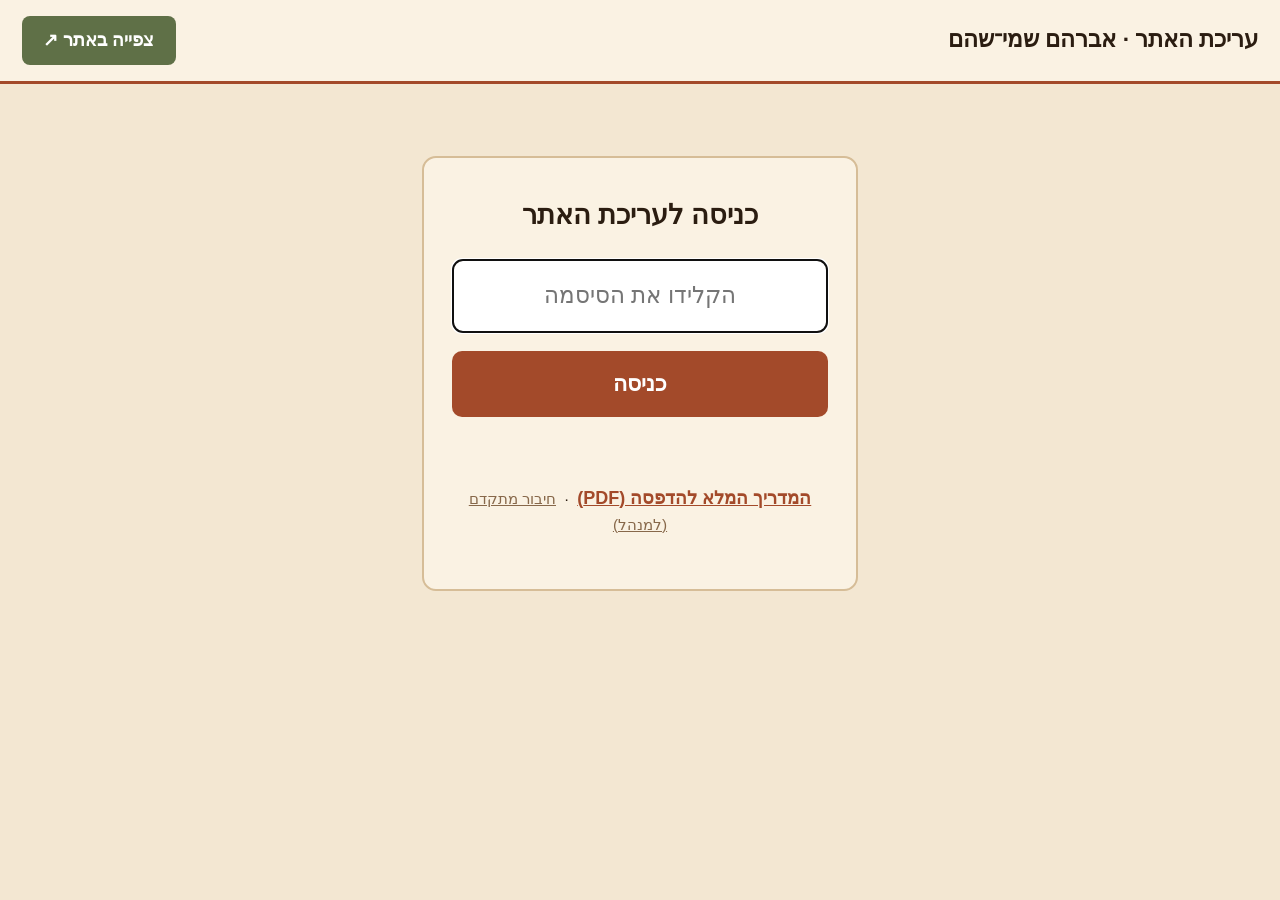
==== commit f66c2720: "מדריך למשתמש (PDF) + קישור ממסך הכניסה + מצב הדגמה מקומי לצילומי מסך Co-Authored-By: Claude Fable 5 " ====
--- a/editor/index.html
+++ b/editor/index.html
@@ -86,16 +86,38 @@
 #pwscreen .adv { margin-top: 1.4rem; font-size: .85rem; }
 #pwscreen .adv a { color: var(--muted); text-decoration: underline; cursor: pointer; }
 
-/* ---- כרטיס גלריה ---- */
+/* ---- כרטיס גלריה (אקורדיון) ---- */
 .gal {
   background: var(--surface); border: 2px solid var(--line); border-radius: 12px;
-  padding: 1.1rem 1.2rem; margin-bottom: 1.6rem;
-}
-.gal__head { display: flex; gap: .8rem; align-items: center; flex-wrap: wrap; margin-bottom: .6rem; }
-.gal__head input {
-  flex: 1; min-width: 220px; font-size: 1.25rem; font-weight: 700;
-  padding: .55rem .8rem; border: 2px solid var(--line); border-radius: 8px; background: #fff;
-}
+  padding: .8rem 1.2rem; margin-bottom: 1rem;
+}
+.gal__bar { display: flex; gap: .6rem; align-items: center; flex-wrap: wrap; cursor: pointer; }
+.gal__bar input {
+  flex: 1; min-width: 180px; font-size: 1.2rem; font-weight: 700;
+  padding: .5rem .8rem; border: 2px solid var(--line); border-radius: 8px; background: #fff;
+  cursor: text;
+}
+.gal__toggle {
+  width: 44px; height: 44px; flex: none; border: 2px solid var(--line);
+  border-radius: 8px; background: transparent; color: var(--clay);
+  font-size: 1.1rem; font-weight: 700; transition: transform .25s;
+}
+.gal.open .gal__toggle { transform: rotate(180deg); }
+.gal__count {
+  flex: none; color: var(--muted); font-size: .9rem; font-weight: 700;
+  background: #fff; border: 2px solid var(--line); border-radius: 999px;
+  padding: .2rem .8rem; white-space: nowrap;
+}
+.ord { display: flex; gap: .35rem; flex: none; }
+.ord button {
+  width: 40px; height: 40px; border: 2px solid var(--line); border-radius: 8px;
+  background: transparent; color: var(--soft); font-size: 1rem; font-weight: 700;
+}
+.ord button:hover { border-color: var(--clay); color: var(--clay); }
+.ord button:disabled { opacity: .3; cursor: default; }
+.gal__body { display: none; padding-top: 1rem; }
+.gal.open .gal__body { display: block; }
+.gal__acts { display: flex; gap: .8rem; flex-wrap: wrap; margin-bottom: .6rem; }
 .gal details { margin: .4rem 0 1rem; }
 .gal summary { cursor: pointer; color: var(--muted); font-size: .95rem; }
 .gal .sub { display: grid; gap: .6rem; padding-top: .7rem; max-width: 640px; }
@@ -232,7 +254,7 @@
       <button class="btn" id="pw-go" type="submit">כניסה</button>
     </form>
     <p class="err" id="pw-err"></p>
-    <p class="adv"><a id="pw-adv">חיבור מתקדם (למנהל)</a></p>
+    <p class="adv"><a href="../guide.pdf" target="_blank" rel="noopener" style="color:var(--clay);font-weight:700;font-size:1rem">המדריך המלא להדפסה (PDF)</a> &nbsp;·&nbsp; <a id="pw-adv">חיבור מתקדם (למנהל)</a></p>
   </div>
 </div>
 
@@ -242,8 +264,11 @@
     <h2>חיבור ראשוני</h2>
     <p>כדי שהעורך יוכל לשמור שינויים, צריך להדביק כאן מפתח גישה — פעם אחת בלבד במחשב הזה.</p>
     <ol>
-      <li><a id="tokenlink" href="https://github.com/settings/tokens/new?scopes=repo&description=shemi-editor" target="_blank" rel="noopener">פתחו את דף יצירת המפתח בגיטהאב ←</a><br>
-        למטה בדף לוחצים על הכפתור הירוק <b>Generate token</b>, ומעתיקים את המפתח שמתחיל ב־<code dir="ltr">ghp_</code>.</li>
+      <li><a id="tokenlink" href="https://github.com/settings/personal-access-tokens/new" target="_blank" rel="noopener">פתחו את דף יצירת המפתח בגיטהאב (Fine-grained) ←</a><br>
+        בדף שנפתח: Repository access → <b>Only select repositories</b> → בוחרים את
+        <code>abraham-shemi-shoham</code> → Permissions → Repository permissions →
+        <b>Contents: Read and write</b> → הכפתור הירוק <b>Generate token</b> —
+        ומעתיקים את המפתח שמתחיל ב־<code dir="ltr">github_pat_</code>.</li>
       <li>
         <label>הדביקו את המפתח כאן:
           <input type="password" id="cfg-token" dir="ltr" autocomplete="off" placeholder="ghp_...">
@@ -277,7 +302,7 @@
 </nav>
 
 <section class="panel on" id="p-gal">
-  <p class="hint">הוספה ומחיקה של תמונות וגלריות נשמרות מיד. שם הגלריה והכותרות שמתחת לתמונות נשמרים בכפתור ״שמירת השינויים״ שלמטה. שינוי מופיע באתר תוך דקה־שתיים.</p>
+  <p class="hint">לחיצה על שורת גלריה פותחת וסוגרת אותה. הוספה ומחיקה של תמונות וגלריות נשמרות מיד; שם הגלריה, הכותרות והסדר (חיצי ▲▼) נשמרים בכפתור ״שמירת השינויים״ שלמטה. שינוי מופיע באתר תוך דקה־שתיים.</p>
   <button class="btn--add" id="add-gal" type="button">＋ גלריה חדשה</button>
   <div id="gals"></div>
 </section>
@@ -548,8 +573,16 @@
 
 function render() { renderGals(); renderTexts(); renderEx(); }
 
+/* אילו גלריות פתוחות (נשמר בין רינדורים ובתוך הביקור) */
+var openGals = {};
+try { openGals = JSON.parse(sessionStorage.getItem('shemi-open') || '{}'); } catch (e) {}
+function rememberOpen() {
+  try { sessionStorage.setItem('shemi-open', JSON.stringify(openGals)); } catch (e) {}
+}
+
 function renderGals() {
-  $('#gals').innerHTML = STATE.series.map(function (s) {
+  var last = STATE.series.length - 1;
+  $('#gals').innerHTML = STATE.series.map(function (s, idx) {
     var works = STATE.works.filter(function (w) { return w.s === s.id; });
     var pics = works.map(function (w) {
       var isCover = s.cover === s.id + '/' + w.f;
@@ -562,9 +595,18 @@
         + '<button type="button" class="rm">מחיקה</button>'
         + '</div></div>';
     }).join('');
-    return '<div class="gal" data-id="' + esc(s.id) + '">'
-      + '<div class="gal__head">'
+    return '<div class="gal' + (openGals[s.id] ? ' open' : '') + '" data-id="' + esc(s.id) + '">'
+      + '<div class="gal__bar">'
+      + '<button type="button" class="gal__toggle" title="פתיחה / סגירה" aria-expanded="' + !!openGals[s.id] + '">▾</button>'
       + '<input type="text" value="' + esc(s.name) + '" data-gname placeholder="שם הגלריה">'
+      + '<span class="gal__count">' + works.length + ' תמונות</span>'
+      + '<span class="ord">'
+      + '<button type="button" data-up title="הזזת הגלריה למעלה"' + (idx === 0 ? ' disabled' : '') + '>▲</button>'
+      + '<button type="button" data-dn title="הזזת הגלריה למטה"' + (idx === last ? ' disabled' : '') + '>▼</button>'
+      + '</span>'
+      + '</div>'
+      + '<div class="gal__body">'
+      + '<div class="gal__acts">'
       + '<button type="button" class="btn upload">＋ הוספת תמונות</button>'
       + '<button type="button" class="btn--ghost btn rmgal">מחיקת הגלריה</button>'
       + '</div>'
@@ -574,7 +616,7 @@
       + '</div></details>'
       + (pics ? '<div class="pics">' + pics + '</div>'
               : '<p class="gal__empty">אין עדיין תמונות בגלריה — לחצו ״הוספת תמונות״.</p>')
-      + '</div>';
+      + '</div></div>';
   }).join('');
 }
 
@@ -674,6 +716,24 @@
 /* ---------- אתחול ---------- */
 
 function boot() {
+  /* מצב הדגמה מקומי (לצילומי מסך למדריך): ?demo=1 — רק ב־localhost */
+  var q = new URLSearchParams(location.search);
+  if (q.get('demo') === '1' &&
+      (location.hostname === 'localhost' || location.hostname === '127.0.0.1')) {
+    fetch('../content.js').then(function (r) { return r.text(); }).then(function (raw) {
+      STATE = JSON.parse(raw.match(/\/\*JSON-START\*\/([\s\S]*)\/\*JSON-END\*\//)[1]);
+      (q.get('open') || '').split(',').forEach(function (id) { if (id) openGals[id] = 1; });
+      $('#app').hidden = false;
+      render();
+      var tab = q.get('tab');
+      if (tab) {
+        $$('.tab').forEach(function (t) { if (t.dataset.panel === tab) t.click(); });
+      }
+      setDirty(q.get('dirty') === '1');
+    });
+    return;
+  }
+
   if (!CFG || !CFG.token) {
     /* אין חיבור שמור: אם קיים secret.json מוצפן — מסך סיסמה; אחרת חיבור מתקדם */
     fetch('secret.json?t=' + Date.now()).then(function (r) {
@@ -852,6 +912,35 @@
 
   if (!galEl) return;
   var sid = galEl.dataset.id;
+
+  /* שינוי סדר הגלריות (▲▼) — נשמר בכפתור ״שמירת השינויים״ */
+  var ordBtn = e.target.closest('[data-up], [data-dn]');
+  if (ordBtn) {
+    var dir = ordBtn.hasAttribute('data-up') ? -1 : 1;
+    STATE = collect(); /* לא לאבד עריכות שהוקלדו */
+    var i = STATE.series.findIndex(function (x) { return x.id === sid; });
+    var j = i + dir;
+    if (i > -1 && j >= 0 && j < STATE.series.length) {
+      var tmp = STATE.series[i];
+      STATE.series[i] = STATE.series[j];
+      STATE.series[j] = tmp;
+      renderGals();
+      setDirty(true);
+    }
+    return;
+  }
+
+  /* פתיחה/סגירה של האקורדיון: לחיצה על החץ או על רקע השורה */
+  var bar = e.target.closest('.gal__bar');
+  if (bar && !e.target.closest('input')) {
+    var nowOpen = !galEl.classList.contains('open');
+    galEl.classList.toggle('open', nowOpen);
+    var tg = $('.gal__toggle', galEl);
+    if (tg) tg.setAttribute('aria-expanded', String(nowOpen));
+    if (nowOpen) openGals[sid] = 1; else delete openGals[sid];
+    rememberOpen();
+    return;
+  }
 
   if (e.target.classList.contains('upload')) {
     uploadTarget = sid;
